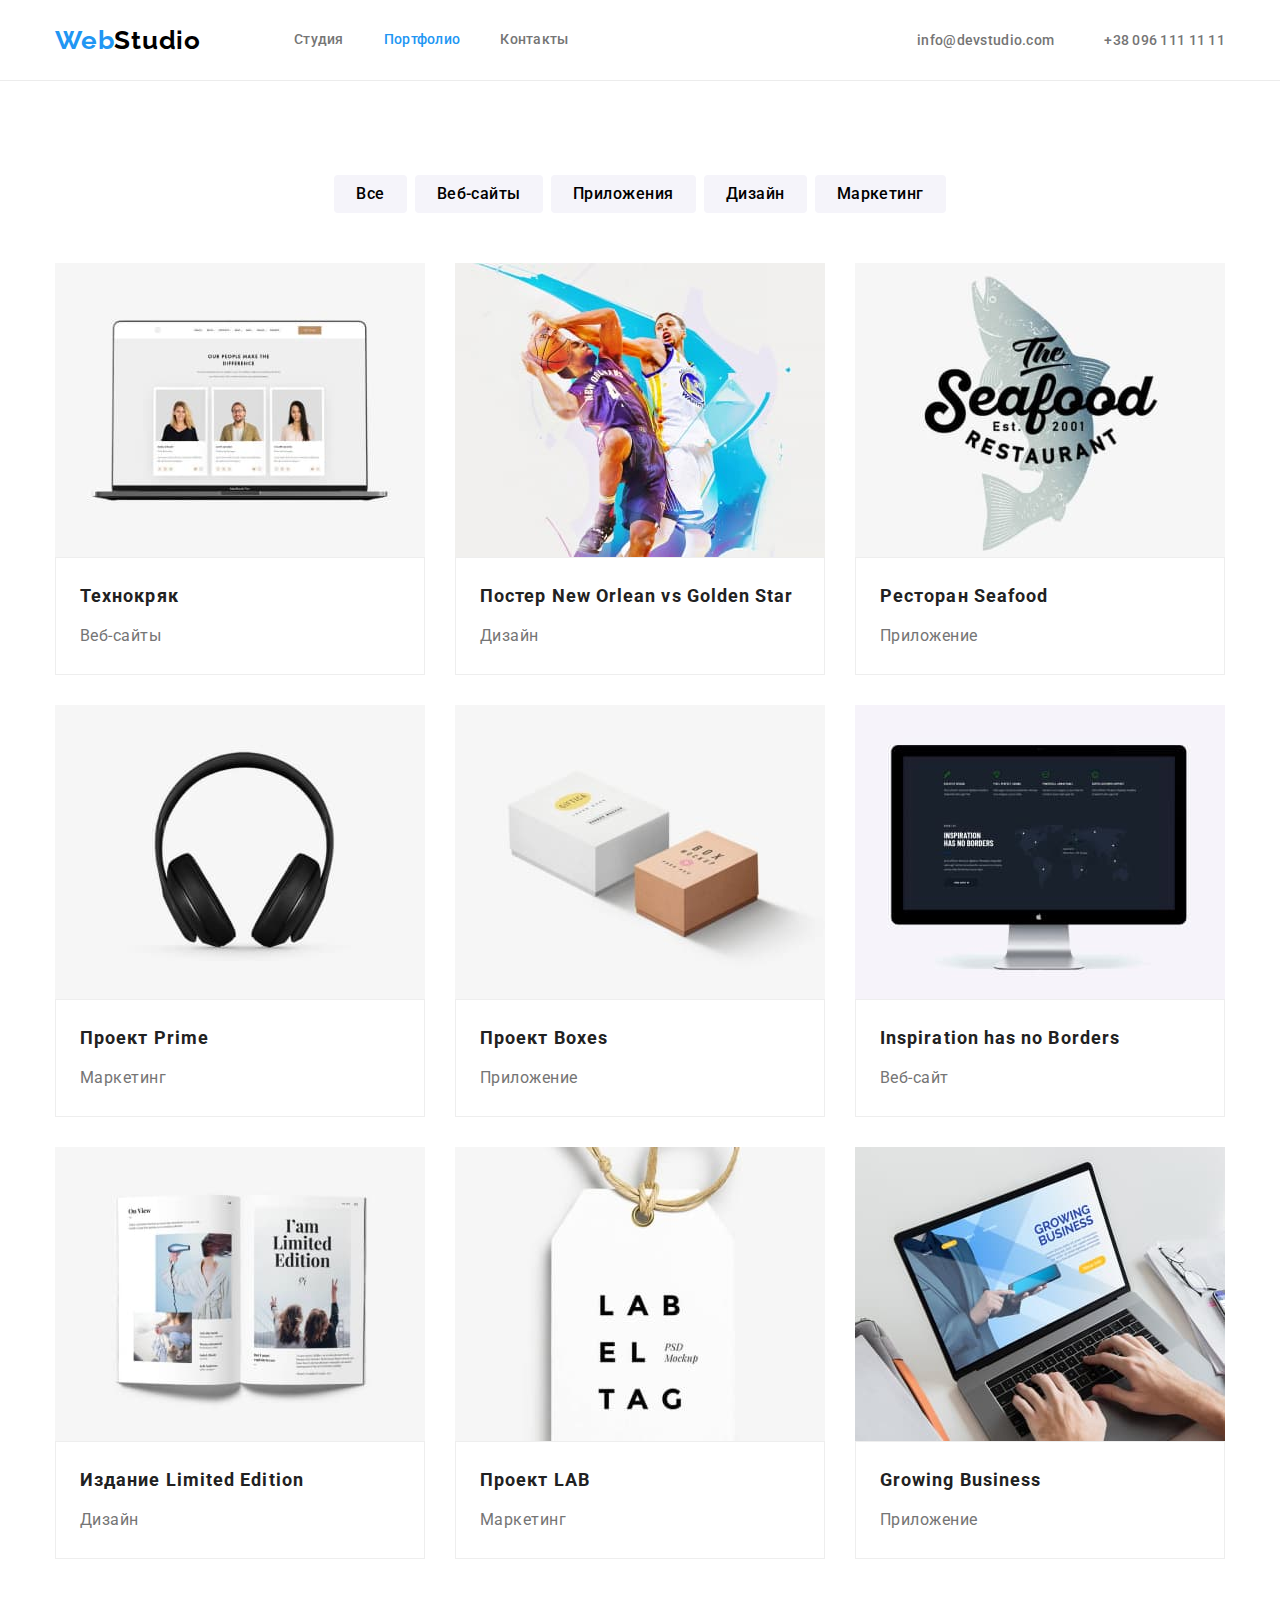
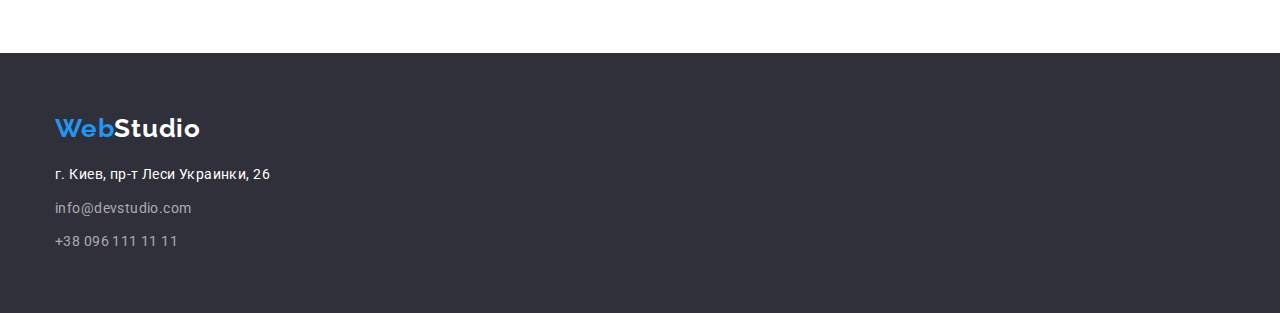
==== portfolio.html @ 812e023d "only banner" ====
<!DOCTYPE html>
<html lang="ru">
  <head>
    <meta charset="UTF-8" />
    <meta http-equiv="X-UA-Compatible" content="IE=edge" />
    <meta name="viewport" content="width=device-width, initial-scale=1.0" />
    <title>Document</title>
    <link rel="preconnect" href="https://fonts.gstatic.com">
    <link href="https://fonts.googleapis.com/css2?family=Raleway:wght@700&family=Roboto:wght@400;500;700;900&display=swap" rel="stylesheet">
    <a href="https://cdnjs.cloudflare.com/ajax/libs/modern-normalize/1.0.0/modern-normalize.min.css"></a>
    <link rel="stylesheet" href="./css/styles.css" />
  </head>
  <body>
    <header class="header">
      <div class="container main-nav">
      <nav class="nav">
          <a href="./" class="link logo"><span class="web">Web</span>Studio</a>
          <ul class="nav-list">
              <li class="item"><a class="link nav-link" href="./index.html">Студия</a></li>
              <li class="item"><a class="link nav-link stud-lnk" href="./portfolio.html">Портфолио</a></li>
              <li class="item"><a class="link nav-link" href="">Контакты</a></li>
          </ul>
      </nav>
      <ul class="addr">
      <li class="item"><a class="link nav-link" href="mailto:info@devstudio.com">info@devstudio.com</a></li>
      <li class="item"><a class="link nav-link" href="tel:+380961111111">+38 096 111 11 11</a></li>
      </ul>
      </div>
  </header>
    <main>
      <section class="profile">
        <div class="container">
      
      <ul class="profile-buttons">
        <li class="btn"><button type="button" class="little-button">Все</button></li>
        <li class="btn"><button type="button" class="little-button">Веб-сайты</button></li>
        <li class="btn"><button type="button" class="little-button">Приложения</button></li>
        <li class="btn"><button type="button" class="little-button">Дизайн</button></li>
        <li class="btn"><button type="button" class="little-button">Маркетинг</button></li>
      </ul>
      <ul class="profile-img">
        <li class="profile-content">
          <img class="prof-img" src="./images/1.jpg" alt="1" width="370" />
          <div class="card-content">
          <h3 class="profile-title">Технокряк</h3>
          <p class="profile-text">Веб-сайты</p>
        </div>
        </li>

        <li class="profile-content">
          <img class="prof-img" src="./images/2.jpg" alt="1" width="370" />
          <div class="card-content">
          <h3 class="profile-title">Постер New Orlean vs Golden Star</h3>
          <p class="profile-text">Дизайн</p>
        </div>
        </li>

        <li class="profile-content">
          <img class="prof-img" src="./images/3.jpg" alt="1" width="370" />
          <div class="card-content">
          <h3 class="profile-title">Ресторан Seafood</h3>
          <p class="profile-text">Приложение</p>
        </div>
        </li>

        <li class="profile-content">
          <img class="prof-img" src="./images/4.jpg" alt="1" width="370" />
          <div class="card-content">
          <h3 class="profile-title">Проект Prime</h3>
          <p class="profile-text">Маркетинг</p>
        </div>
        </li>

        <li class="profile-content">
          <img class="prof-img" src="./images/5.jpg" alt="1" width="370" />
          <div class="card-content">
          <h3 class="profile-title">Проект Boxes</h3>
          <p class="profile-text">Приложение</p>
        </div>
        </li>

        <li class="profile-content">
          <img class="prof-img" src="./images/6.jpg" alt="1" width="370" />
          <div class="card-content">
          <h3 class="profile-title">Inspiration has no Borders</h3>
          <p class="profile-text">Веб-сайт</p>
        </div>
        </li>

        <li class="profile-content">
          <img class="prof-img" src="./images/7.jpg" alt="1" width="370" />
          <div class="card-content">
          <h3 class="profile-title">Издание Limited Edition</h3>
          <p class="profile-text">Дизайн</p>
        </div>
        </li>

        <li class="profile-content">
          <img class="prof-img" src="./images/8.jpg" alt="1" width="370" />
          <div class="card-content">
          <h3 class="profile-title">Проект LAB</h3>
          <p class="profile-text">Маркетинг</p>
        </div>
        </li>

        <li class="profile-content">
          <img class="prof-img" src="./images/9.jpg" alt="1" width="370" />
          <div class="card-content">
          <h3 class="profile-title">Growing Business</h3>
          <p class="profile-text">Приложение</p>
        </div>
        </li>
      </ul>
    </div>
    </section>
    </main>
    <footer class="info-links">
      <div class="container main-bottom">
      <a class="link logo-bottom" href="./"><span class="web">Web</span>Studio</a>
      <div class="location">
      <address class="our-location footer-item">г. Киев, пр-т Леси Украинки, 26</address>
      <ul>
      <li class="footer-item"><a  href="mailto:info@devstudio.com" class="link bottom-link ">info@devstudio.com</a></li>
      <li><a class="link bottom-link" href="tel:+380961111111">+38 096 111 11 11</a></li>
      </ul>
      </div>
  </footer>
  </body>
</html>
---- css/styles.css ----
:root {
  --primary-title-color: #ffffff;
  --secondary-title-color: #212121;
  --primary-text-color: #757575;
  --secondary-text-color: #ffffff;
  --subtitle-color: #000000;
  --accent-color: #2196F3  ;
  --shadow: 0px 1px 3px rgba(0, 0, 0, 0.12), 0px 1px 1px rgba(0, 0, 0, 0.14), 0px 2px 1px rgba(0, 0, 0, 0.2);
}
html {
	box-sizing: border-box;
}
*,
*::after,
*::before {
	box-sizing: inherit;
}

h1,
h2,
h3,
h4,
h5,
h6,
p,
ul {
  margin: 0;
  padding: 0;
}

img {
  display: block;
  max-width: 100%;
}

ul{
  list-style: none ;
}

.link {
  text-decoration: none;
}

.link:hover {
  color: var(--accent-color);
}

body {
  margin: 0;
  font-family: 'Roboto', sans-serif;
color: var(--primary-text-color);
}


.container {
  width: 1200px;
  margin-left: auto;
  margin-right: auto;
  padding-left: 15px;
  padding-right: 15px;
}

.header {
  border-bottom: 1px solid #ECECEC;
}

.nav {
display: flex;
}

.main-nav {
display: flex;
align-items: center;
}

.nav-list {
  display: flex;
}

.nav .nav-link {
  display: block;
  padding-top: 32px;
  padding-bottom: 32px;
}

.nav-list .item:not(:last-child) {
  margin-right: 40px;
}

.logo {
align-self: center;
margin-right: 93px;
font-family: Raleway;
font-style: normal;
font-weight: bold;
font-size: 26px;
line-height: 1.19;
letter-spacing: 0.03em;
color: var(--subtitle-color);
}

.web {
  color:var(--accent-color)
}

.nav-link {
font-weight: 500;
font-size: 14px;
line-height: 1.14;
letter-spacing: 0.02em;
color: var(--primary-text-color);
}

.port-lnk {
  color: #2196F3;
}

.stud-lnk {
  color: #2196F3
}

.addr {
  display: flex;
  align-self: center;
  margin-left: auto;
}

.addr .item + .item {
  margin-left: 50px;
}

.hero {
  background-image: linear-gradient(
    to right,
    rgba(47, 48, 58, 0.4), rgba(47, 48, 58, 0.4)
  ), url("../images/banner.png");
  background-size: cover;
  background-repeat: no-repeat;
  background-position: center;
  height: 600px;
  max-width: 1600px;
    margin-left: auto;
    margin-right: auto;
    padding-bottom: 200px;
    padding-top: 200px;
  text-align: center;
}

.hero-title {
margin-bottom: 30px;
font-size: 44px;
line-height: 1.3;
text-align: center;
letter-spacing: 0.06em;
text-transform: uppercase;
color: var(--primary-title-color);
}

.hero-button {
padding: 10px 32px;
font-size: 16px;
line-height: 1.88;
text-align: center;
letter-spacing: 0.06em;
color: var(--secondary-text-color);
padding: 6px 22px;
left: 700px;
top: 430px;
background: var(--accent-color);
box-shadow: 0px 4px 4px rgba(0, 0, 0, 0.15);
border-radius: 4px;
border: none;
cursor: pointer;
}

.main-info {
  padding-top: 91px;
  padding-bottom: 94px;
}

.info-list {
  display: flex;
}

.info-block:not(:last-child) {
  margin-top: 0;
  margin-bottom: 0;
  margin-right: 30px;
}

.info-title {
  margin-top: auto;
  margin-bottom: 10px;
  font-size: 14px;
  line-height: 1.14;
  letter-spacing: 0.03em;
  text-transform: uppercase;
  
  color: #212121;
}

.info-text {
  font-size: 14px;
  line-height: 1.71;
  letter-spacing: 0.03em;
}
.wwd-main {
  padding-bottom: 114px;
}

.wwd-title {
  margin-bottom: 50px;
  font-size: 36px;
  line-height: 1.67;
  text-align: center;
  letter-spacing: 0.03em;

  color: var(--secondary-title-color);
}

.wwd-list {
  display: flex;
}

.img:not(:last-child) {
  margin-right: 30px;
}

.team {
  padding-top: 94px;
  padding-bottom: 94px;
  background-color: #F5F4FA;
}

.team-list {
  display: flex;
}

.team-title {
margin-bottom: 50px;
font-weight: 700;
font-size: 36px;
line-height: 1.16;
text-align: center;
letter-spacing: 0.03em;

color: var(--secondary-title-color);
}

.team-card {
  box-shadow: var(--shadow);
  background-color: var(--primary-title-color);
  margin-right: 30px;
  border-radius: 4px;
}

.team-card:last-child {
  margin-right: 0;
}

.team-subtitle {
margin-bottom: 10px;
font-size: 16px;
line-height: 1.19;
text-align: center;
letter-spacing: 0.03em;
color: var(--secondary-title-color);
}

.team-text {
font-size: 16px;
line-height: 1.19;
text-align: center;
letter-spacing: 0.03em;
}

.team-txt {
  padding: 30px 32px;
}

.location {
  margin-top: 20px;
}

.footer-item:not(:last-child) {
margin-bottom: 9px;
}

.info-links {
  padding-top: 60px;
  padding-bottom: 60px;
  background-color: #2F303A ;
}

.logo-bottom {
display: block;
margin-bottom: 20px;
font-family: Raleway;
font-style: normal;
font-weight: bold;
font-size: 26px;
line-height: 1.19;
letter-spacing: 0.03em;
color: var(--secondary-text-color);
}

.our-location {
font-size: 14px;
line-height: 1.71;
letter-spacing: 0.03em;
color: var(--secondary-text-color);
font-style: normal;
}

.bottom-link {
  font-size: 14px;
  line-height: 24px;
  letter-spacing: 0.03em;
  color: rgba(255, 255, 255, 0.6);;
}

.profile {
  padding-top: 94px;
  padding-bottom: 94px;
}

.profile-buttons {
  justify-content: center;
  display: flex;
  margin: 0 0 50px 0;
  padding: 0;
}

.little-button:hover {
color: var(--primary-title-color);
background-color: var(--accent-color);
}

.little-button {
  border-radius: 4px;
  padding: 6px 22px;
  background-color: #F5F4FA;
  border: none;
  font-family: inherit;
  font-style: normal;
  font-weight: 500;
  font-size: 16px;
  line-height: 1.6;
  text-align: center;
  letter-spacing: 0.03em;
  cursor: pointer;
}

.btn:not(:last-child) {
  margin-right: 8px;
}

.profile-content {
  flex-basis: calc(100% / 3 - 30px);
  margin-top: 30px;
  margin-left: 30px;
}

.card-content {
  padding: 20px 24px;
  border: 1px solid rgba(238, 238, 238, 1);
}

.profile-img {
  margin-top: -30px;
  margin-left: -30px;
  display: flex;
  flex-wrap: wrap;
  
}

.prof-img {
  
}

.profile-title {
font-size: 18px;
line-height: 36px;
letter-spacing: 0.06em;
color: var(--secondary-title-color);
}

.profile-text {
margin-top: 4px;
font-size: 16px;
line-height: 2.25;
letter-spacing: 0.03em;
}
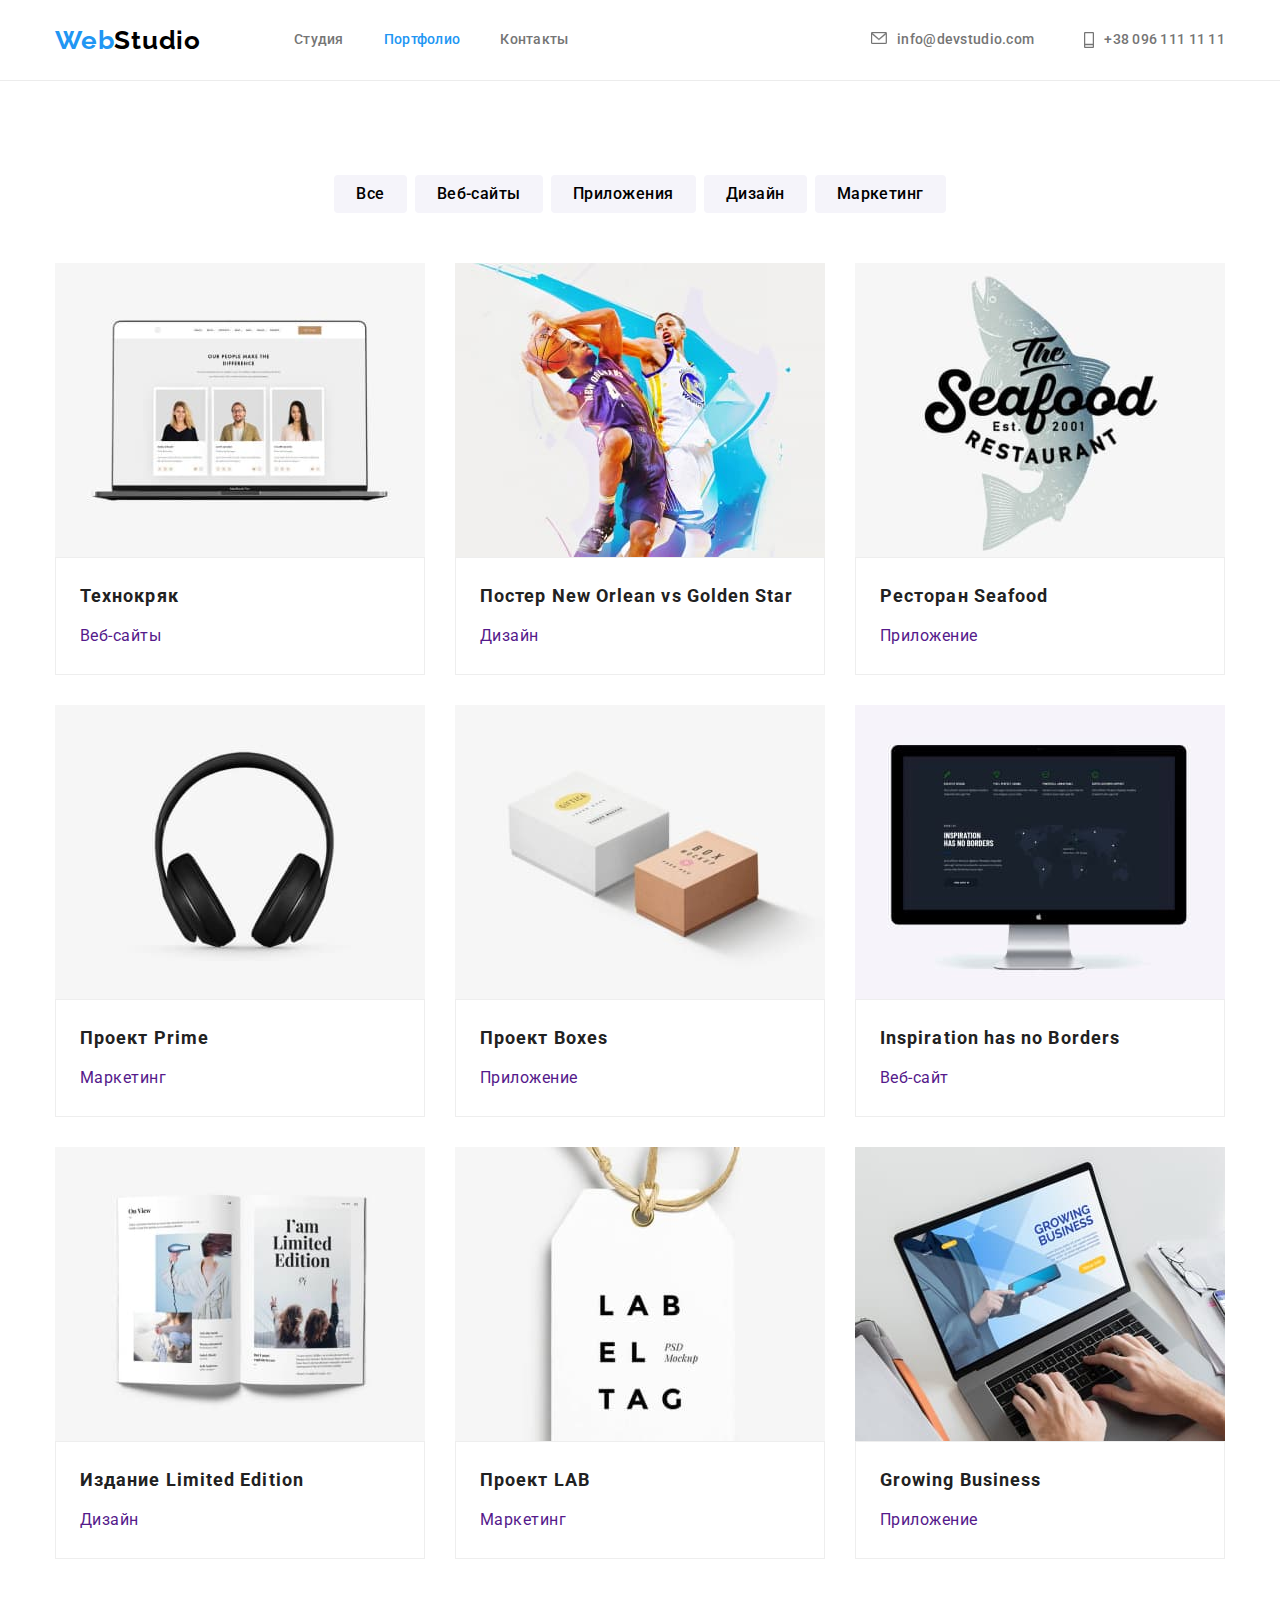
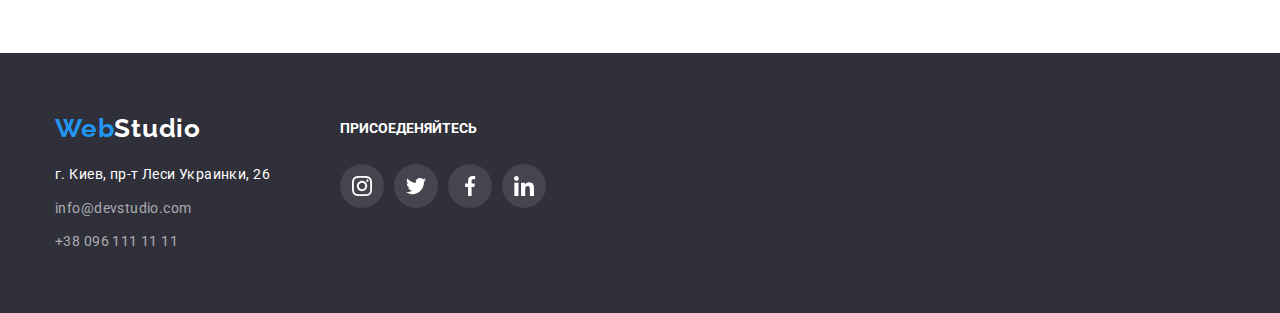
==== commit 729e0a92: "First try" ====
--- a/portfolio.html
+++ b/portfolio.html
@@ -22,9 +22,17 @@
           </ul>
       </nav>
       <ul class="addr">
-      <li class="item"><a class="link nav-link" href="mailto:info@devstudio.com">info@devstudio.com</a></li>
-      <li class="item"><a class="link nav-link" href="tel:+380961111111">+38 096 111 11 11</a></li>
-      </ul>
+        <li class="item"><a class="link nav-link mail" href="mailto:info@devstudio.com">
+            <svg class="nav-icon">
+                <use href="../icons/sprite.svg#icon-mail"></use>
+            </svg>
+            info@devstudio.com</a></li>
+        <li class="item"><a class="link nav-link tel" href="tel:+380961111111">
+            <svg class="nav-icon ph">
+                <use href="../icons/sprite.svg#icon-phone"></use>
+            </svg>
+            +38 096 111 11 11</a></li>
+        </ul>
       </div>
   </header>
     <main>
@@ -40,90 +48,142 @@
       </ul>
       <ul class="profile-img">
         <li class="profile-content">
+          <a class="port-link" href="">
           <img class="prof-img" src="./images/1.jpg" alt="1" width="370" />
           <div class="card-content">
           <h3 class="profile-title">Технокряк</h3>
           <p class="profile-text">Веб-сайты</p>
         </div>
+        </a>
         </li>
 
         <li class="profile-content">
+          <a class="port-link" href="">
           <img class="prof-img" src="./images/2.jpg" alt="1" width="370" />
           <div class="card-content">
           <h3 class="profile-title">Постер New Orlean vs Golden Star</h3>
           <p class="profile-text">Дизайн</p>
         </div>
+      </a>
         </li>
 
         <li class="profile-content">
+          <a class="port-link" href="">
           <img class="prof-img" src="./images/3.jpg" alt="1" width="370" />
           <div class="card-content">
           <h3 class="profile-title">Ресторан Seafood</h3>
           <p class="profile-text">Приложение</p>
         </div>
+      </a>
         </li>
 
         <li class="profile-content">
+          <a class="port-link" href="">
           <img class="prof-img" src="./images/4.jpg" alt="1" width="370" />
           <div class="card-content">
           <h3 class="profile-title">Проект Prime</h3>
           <p class="profile-text">Маркетинг</p>
         </div>
+      </a>
         </li>
 
         <li class="profile-content">
+          <a class="port-link" href="">
           <img class="prof-img" src="./images/5.jpg" alt="1" width="370" />
           <div class="card-content">
           <h3 class="profile-title">Проект Boxes</h3>
           <p class="profile-text">Приложение</p>
         </div>
+      </a>
         </li>
 
         <li class="profile-content">
+          <a class="port-link" href="">
           <img class="prof-img" src="./images/6.jpg" alt="1" width="370" />
           <div class="card-content">
           <h3 class="profile-title">Inspiration has no Borders</h3>
           <p class="profile-text">Веб-сайт</p>
         </div>
+      </a>
         </li>
 
         <li class="profile-content">
+          <a class="port-link" href="">
           <img class="prof-img" src="./images/7.jpg" alt="1" width="370" />
           <div class="card-content">
           <h3 class="profile-title">Издание Limited Edition</h3>
           <p class="profile-text">Дизайн</p>
         </div>
+      </a>
         </li>
 
         <li class="profile-content">
+          <a class="port-link" href="">
           <img class="prof-img" src="./images/8.jpg" alt="1" width="370" />
           <div class="card-content">
           <h3 class="profile-title">Проект LAB</h3>
           <p class="profile-text">Маркетинг</p>
         </div>
+      </a>
         </li>
 
         <li class="profile-content">
+          <a class="port-link" href="">
           <img class="prof-img" src="./images/9.jpg" alt="1" width="370" />
           <div class="card-content">
           <h3 class="profile-title">Growing Business</h3>
           <p class="profile-text">Приложение</p>
         </div>
+      </a>
         </li>
       </ul>
     </div>
     </section>
     </main>
     <footer class="info-links">
-      <div class="container main-bottom">
+      <div class="container fot">
+      <div class="main-bottom">
       <a class="link logo-bottom" href="./"><span class="web">Web</span>Studio</a>
-      <div class="location">
       <address class="our-location footer-item">г. Киев, пр-т Леси Украинки, 26</address>
       <ul>
       <li class="footer-item"><a  href="mailto:info@devstudio.com" class="link bottom-link ">info@devstudio.com</a></li>
       <li><a class="link bottom-link" href="tel:+380961111111">+38 096 111 11 11</a></li>
       </ul>
       </div>
+      <div class="footer-soc">
+          <h3 class="soc-title">присоеденяйтесь</h3>
+          <ul class="socials">
+                  <li class="socials-item">
+                      <a class="link socials-icon-link soc-lnk" href="https://www.instagram.com/" target="_blank" rel="noopener noreferrer">
+                      <svg class="socials-icon soc-ic">
+                          <use href="../icons/sprite.svg#icon-inst"></use> 
+                      </svg>
+                  </a>
+                  </li>
+                  <li class="socials-item">
+                      <a class="link socials-icon-link soc-lnk" href="https://www.twitter.com" target="_blank" rel="noopener noreferrer">
+                      <svg class="socials-icon soc-ic">
+                          <use href="../icons/sprite.svg#icon-twitt"></use>
+                      </svg>
+                  </a>
+                  </li>
+                  <li class="socials-item">
+                      <a class="link socials-icon-link soc-lnk" href="https://www.facebook.com/" target="_blank" rel="noopener noreferrer">
+                      <svg class="socials-icon soc-ic">
+                          <use href="../icons/sprite.svg#icon-fb"></use>
+                      </svg>
+                  </a>
+                  </li>
+                  <li class="socials-item">
+                      <a class="link socials-icon-link soc-lnk" href="https://www.linkedin.com//" target="_blank" rel="noopener noreferrer">
+                      <svg class="socials-icon soc-ic">
+                          <use href="../icons/sprite.svg#icon-link"></use>
+                      </svg>
+                  </a>
+                  </li>
+              </ul>
+      </div>
+  </div>
   </footer>
   </body>
 </html>
--- a/css/styles.css
+++ b/css/styles.css
@@ -78,7 +78,7 @@
 }
 
 .nav .nav-link {
-  display: block;
+  display: flex;
   padding-top: 32px;
   padding-bottom: 32px;
 }
@@ -104,11 +104,31 @@
 }
 
 .nav-link {
+display: flex;
 font-weight: 500;
 font-size: 14px;
 line-height: 1.14;
 letter-spacing: 0.02em;
 color: var(--primary-text-color);
+}
+
+.nav-icon {
+  display: flex;
+  align-items: center;
+  width: 16px;
+  height: 12px;
+  fill: var(--primary-text-color);
+  margin-right: 10px;
+  stroke: currentColor;
+}
+
+.ph {
+  width: 10px;
+  height: 16px;
+}
+
+.nav-icon:hover {
+  border-color: var(--accent-color);
 }
 
 .port-lnk {
@@ -178,6 +198,22 @@
   padding-bottom: 94px;
 }
 
+.info-link {
+  display: flex;
+    justify-content: center;
+    align-items: center;
+    width: 270px;
+    height: 120px;
+    background: #f5f4fa;
+    border-radius: 4px;
+    margin-bottom: 30px;
+}
+
+.info-svg {
+  width: 80px;
+  height: 70px;
+}
+
 .info-list {
   display: flex;
 }
@@ -272,14 +308,112 @@
 line-height: 1.19;
 text-align: center;
 letter-spacing: 0.03em;
+margin-bottom: 16px;
+}
+
+.socials {
+  display: flex;
+  justify-content: center;
+  align-items: center;
+}
+
+.socials-icon {
+  height: 20px;
+  width: 20px;
+  fill: #AFB1B8;;
+}
+
+.socials-icon-link {
+  display: flex;
+  justify-content: center;
+  align-items: center;
+  width: 44px;
+  height: 44px;
+  border-radius: 50%;
+  background-color: var(--primary-title-color);
+
+}
+
+.socials-icon-link:hover, 
+.socials-icon-link:focus {
+  background-color: var(--accent-color);
+}
+
+.socials-icon-link:hover .socials-icon, 
+.socials-icon-link:focus .socials-icon {
+  fill: var(--secondary-text-color);
+}
+
+
+.socials-item:not(:last-child) {
+  margin-right: 10px;
 }
 
 .team-txt {
   padding: 30px 32px;
 }
 
+.clients {
+  padding-bottom: 94px;
+  padding-top: 94px;
+}
+
+.clients-title {
+  font-size: 36px;
+  line-height: 1.17;
+  text-align: center;
+  font-weight: 700;
+  margin-bottom: 50px;
+  color: var(--secondary-title-color);
+}
+
+.clients-list {
+  justify-content: center;
+  align-items: center;
+display: flex;
+margin-left: auto;
+}
+
+.clients-link {
+  display: flex;
+    align-items: center;
+    justify-content: center;
+    border: 1px solid #afb1b8;
+    border-radius: 4px;
+    overflow: hidden;
+    padding-bottom: 16px;
+    padding-top: 16px;
+}
+
+.clients-item {
+  flex-basis: calc(100% / 6 - 30px);
+  margin-left: 30px;
+}
+
+.clients-item:last-child {
+  margin-right: 30px;
+}
+
+.clients-icon {
+fill: #afb1b8;;
+width: 106px;
+height: 60px;
+}
+
+
+
 .location {
   margin-top: 20px;
+}
+
+.clients-link:hover,
+.clients-link:focus {
+  border-color: var(--accent-color);
+}
+
+.clients-icon:hover,
+.clients-icon:focus {
+  fill: var(--accent-color);
 }
 
 .footer-item:not(:last-child) {
@@ -317,6 +451,33 @@
   line-height: 24px;
   letter-spacing: 0.03em;
   color: rgba(255, 255, 255, 0.6);;
+}
+
+.fot {
+  display: flex;
+}
+
+.footer-soc {
+
+  margin-left: 70px;
+}
+
+.soc-title {
+  color: var(--primary-title-color);
+    font-weight: bold;
+    font-size: 14px;
+    line-height: 2.24;
+    text-transform: uppercase;
+    margin-bottom: 20px;
+    padding: 0;
+}
+
+.soc-ic {
+  fill: var(--primary-title-color);
+}
+
+.soc-lnk {
+  background-color: rgba(255, 255, 255, 0.1);
 }
 
 .profile {
@@ -371,11 +532,14 @@
   margin-left: -30px;
   display: flex;
   flex-wrap: wrap;
-  
-}
-
-.prof-img {
-  
+}
+
+.port-link {
+  text-decoration: none;
+}
+
+.profile-content:hover {
+  box-shadow: 0px 1px 1px rgba(0, 0, 0, 0.12), 0px 4px 4px rgba(0, 0, 0, 0.06), 1px 4px 6px rgba(0, 0, 0, 0.16);
 }
 
 .profile-title {
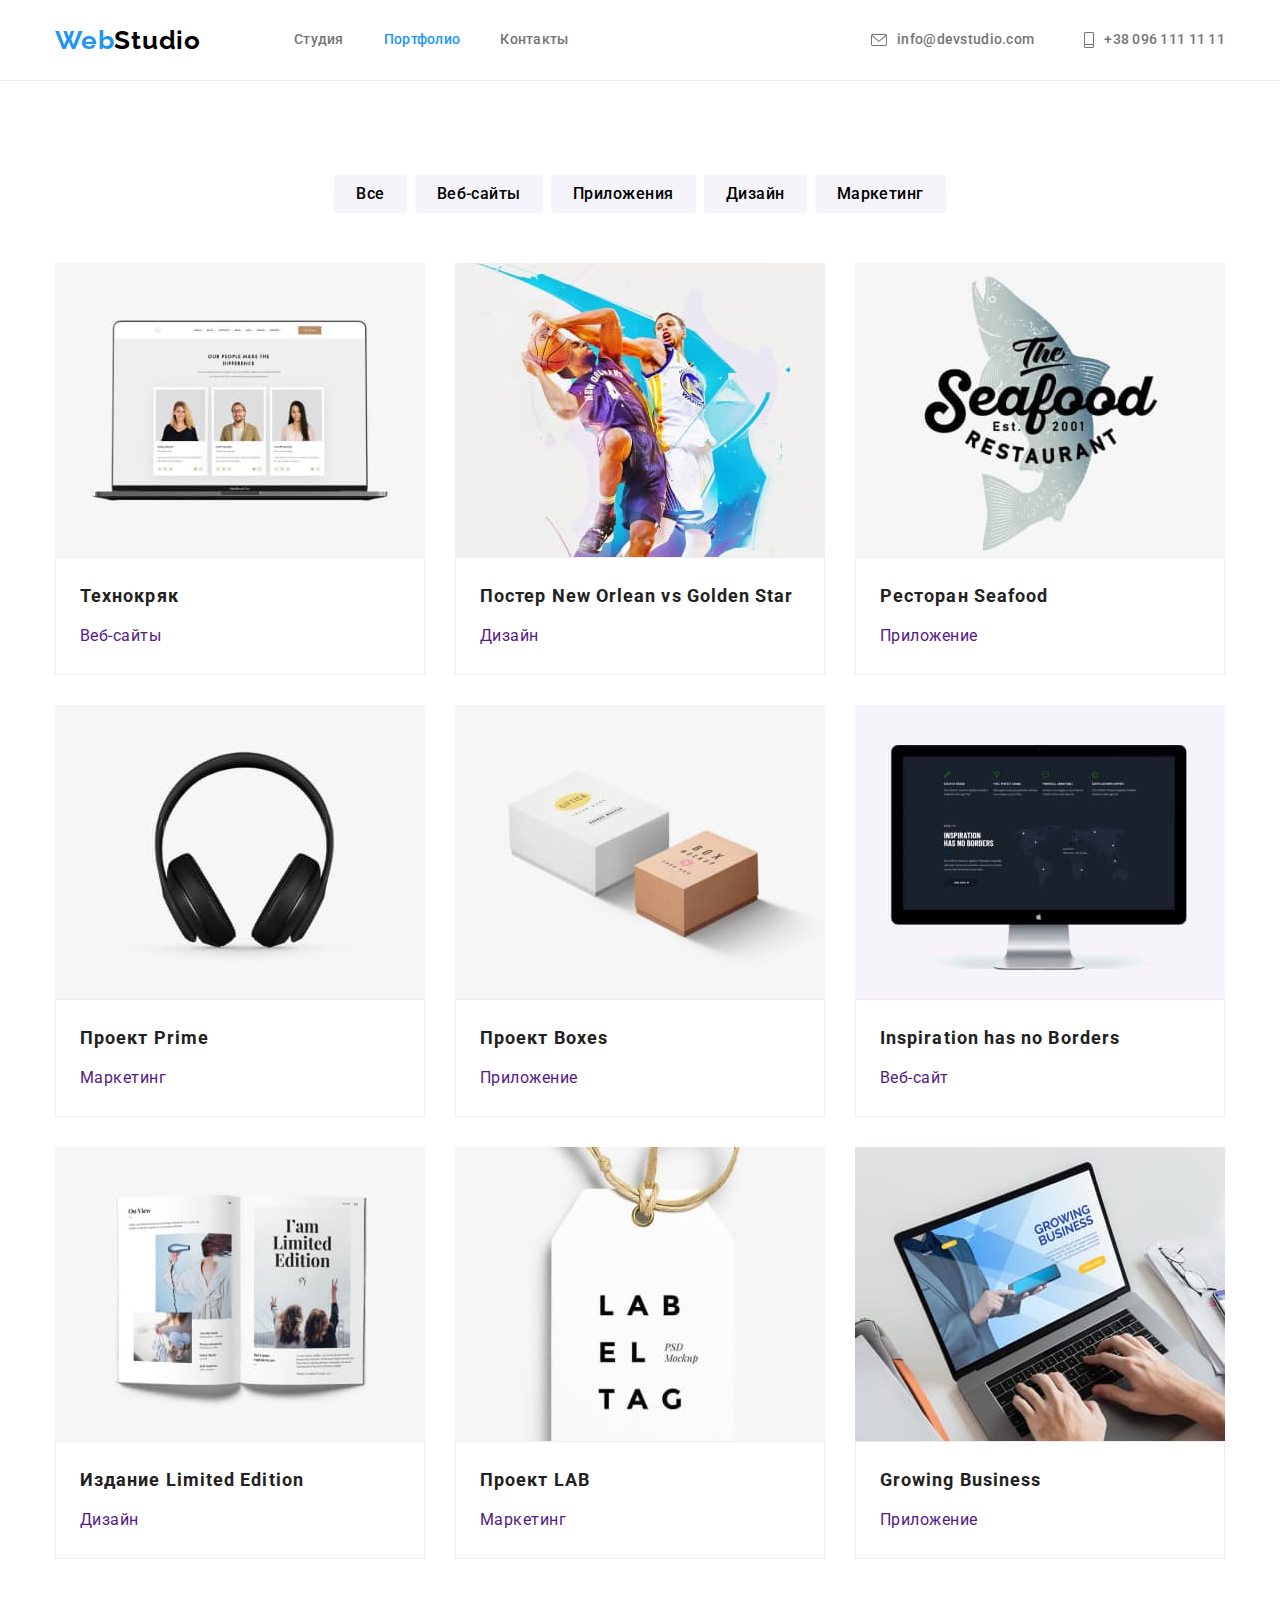
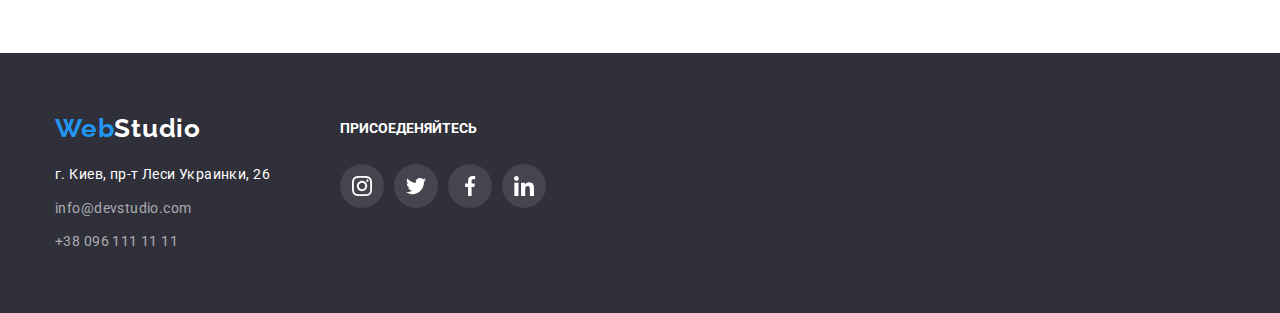
==== commit 2b5a1ba2: "second" ====
--- a/portfolio.html
+++ b/portfolio.html
@@ -24,12 +24,12 @@
       <ul class="addr">
         <li class="item"><a class="link nav-link mail" href="mailto:info@devstudio.com">
             <svg class="nav-icon">
-                <use href="../icons/sprite.svg#icon-mail"></use>
+                <use href="./icons/sprite.svg#icon-mail"></use>
             </svg>
             info@devstudio.com</a></li>
         <li class="item"><a class="link nav-link tel" href="tel:+380961111111">
             <svg class="nav-icon ph">
-                <use href="../icons/sprite.svg#icon-phone"></use>
+                <use href="./icons/sprite.svg#icon-phone"></use>
             </svg>
             +38 096 111 11 11</a></li>
         </ul>
@@ -48,92 +48,110 @@
       </ul>
       <ul class="profile-img">
         <li class="profile-content">
-          <a class="port-link" href="">
+          <a href="" class="port-link">
+          <div>
           <img class="prof-img" src="./images/1.jpg" alt="1" width="370" />
           <div class="card-content">
           <h3 class="profile-title">Технокряк</h3>
           <p class="profile-text">Веб-сайты</p>
         </div>
+      </div>
         </a>
         </li>
 
         <li class="profile-content">
           <a class="port-link" href="">
+            <div>
           <img class="prof-img" src="./images/2.jpg" alt="1" width="370" />
           <div class="card-content">
           <h3 class="profile-title">Постер New Orlean vs Golden Star</h3>
           <p class="profile-text">Дизайн</p>
         </div>
-      </a>
-        </li>
-
-        <li class="profile-content">
-          <a class="port-link" href="">
+      </div>
+      </a>
+        </li>
+
+        <li class="profile-content">
+          <a class="port-link" href="">
+            <div>
           <img class="prof-img" src="./images/3.jpg" alt="1" width="370" />
           <div class="card-content">
           <h3 class="profile-title">Ресторан Seafood</h3>
           <p class="profile-text">Приложение</p>
         </div>
-      </a>
-        </li>
-
-        <li class="profile-content">
-          <a class="port-link" href="">
+      </div>
+      </a>
+        </li>
+
+        <li class="profile-content">
+          <a class="port-link" href="">
+            <div>
           <img class="prof-img" src="./images/4.jpg" alt="1" width="370" />
           <div class="card-content">
           <h3 class="profile-title">Проект Prime</h3>
           <p class="profile-text">Маркетинг</p>
         </div>
-      </a>
-        </li>
-
-        <li class="profile-content">
-          <a class="port-link" href="">
+        </div>
+      </a>
+        </li>
+
+        <li class="profile-content">
+          <a class="port-link" href="">
+            <div>
           <img class="prof-img" src="./images/5.jpg" alt="1" width="370" />
           <div class="card-content">
           <h3 class="profile-title">Проект Boxes</h3>
           <p class="profile-text">Приложение</p>
         </div>
-      </a>
-        </li>
-
-        <li class="profile-content">
-          <a class="port-link" href="">
+        </div>
+      </a>
+        </li>
+
+        <li class="profile-content">
+          <a class="port-link" href="">
+            <div>
           <img class="prof-img" src="./images/6.jpg" alt="1" width="370" />
           <div class="card-content">
           <h3 class="profile-title">Inspiration has no Borders</h3>
           <p class="profile-text">Веб-сайт</p>
         </div>
-      </a>
-        </li>
-
-        <li class="profile-content">
-          <a class="port-link" href="">
+      </div>
+      </a>
+        </li>
+
+        <li class="profile-content">
+          <a class="port-link" href="">
+            <div>
           <img class="prof-img" src="./images/7.jpg" alt="1" width="370" />
           <div class="card-content">
           <h3 class="profile-title">Издание Limited Edition</h3>
           <p class="profile-text">Дизайн</p>
         </div>
-      </a>
-        </li>
-
-        <li class="profile-content">
-          <a class="port-link" href="">
+      </div>
+      </a>
+        </li>
+
+        <li class="profile-content">
+          <a class="port-link" href="">
+            <div>
           <img class="prof-img" src="./images/8.jpg" alt="1" width="370" />
           <div class="card-content">
           <h3 class="profile-title">Проект LAB</h3>
           <p class="profile-text">Маркетинг</p>
         </div>
-      </a>
-        </li>
-
-        <li class="profile-content">
-          <a class="port-link" href="">
+      </div>
+      </a>
+        </li>
+
+        <li class="profile-content">
+          <a class="port-link" href="">
+            <div>
           <img class="prof-img" src="./images/9.jpg" alt="1" width="370" />
           <div class="card-content">
           <h3 class="profile-title">Growing Business</h3>
           <p class="profile-text">Приложение</p>
         </div>
+      </div>
       </a>
         </li>
       </ul>
@@ -156,28 +174,28 @@
                   <li class="socials-item">
                       <a class="link socials-icon-link soc-lnk" href="https://www.instagram.com/" target="_blank" rel="noopener noreferrer">
                       <svg class="socials-icon soc-ic">
-                          <use href="../icons/sprite.svg#icon-inst"></use> 
+                          <use href="./icons/sprite.svg#icon-inst"></use> 
                       </svg>
                   </a>
                   </li>
                   <li class="socials-item">
                       <a class="link socials-icon-link soc-lnk" href="https://www.twitter.com" target="_blank" rel="noopener noreferrer">
                       <svg class="socials-icon soc-ic">
-                          <use href="../icons/sprite.svg#icon-twitt"></use>
+                          <use href="./icons/sprite.svg#icon-twitt"></use>
                       </svg>
                   </a>
                   </li>
                   <li class="socials-item">
                       <a class="link socials-icon-link soc-lnk" href="https://www.facebook.com/" target="_blank" rel="noopener noreferrer">
                       <svg class="socials-icon soc-ic">
-                          <use href="../icons/sprite.svg#icon-fb"></use>
+                          <use href="./icons/sprite.svg#icon-fb"></use>
                       </svg>
                   </a>
                   </li>
                   <li class="socials-item">
                       <a class="link socials-icon-link soc-lnk" href="https://www.linkedin.com//" target="_blank" rel="noopener noreferrer">
                       <svg class="socials-icon soc-ic">
-                          <use href="../icons/sprite.svg#icon-link"></use>
+                          <use href="./icons/sprite.svg#icon-link"></use>
                       </svg>
                   </a>
                   </li>
--- a/css/styles.css
+++ b/css/styles.css
@@ -41,7 +41,8 @@
   text-decoration: none;
 }
 
-.link:hover {
+.link:hover,
+.link:focus {
   color: var(--accent-color);
 }
 
@@ -105,6 +106,7 @@
 
 .nav-link {
 display: flex;
+align-items: center;
 font-weight: 500;
 font-size: 14px;
 line-height: 1.14;
@@ -117,9 +119,8 @@
   align-items: center;
   width: 16px;
   height: 12px;
-  fill: var(--primary-text-color);
+  fill: currentColor;
   margin-right: 10px;
-  stroke: currentColor;
 }
 
 .ph {
@@ -395,7 +396,7 @@
 }
 
 .clients-icon {
-fill: #afb1b8;;
+fill: #afb1b8;
 width: 106px;
 height: 60px;
 }
@@ -411,10 +412,11 @@
   border-color: var(--accent-color);
 }
 
-.clients-icon:hover,
-.clients-icon:focus {
+.clients-link:hover .clients-icon,
+.clients-link:focus .clients-icon {
   fill: var(--accent-color);
 }
+
 
 .footer-item:not(:last-child) {
 margin-bottom: 9px;
@@ -492,7 +494,8 @@
   padding: 0;
 }
 
-.little-button:hover {
+.little-button:hover,
+.little-button:focus {
 color: var(--primary-title-color);
 background-color: var(--accent-color);
 }
@@ -535,10 +538,12 @@
 }
 
 .port-link {
+  display: flex;
   text-decoration: none;
 }
 
-.profile-content:hover {
+.port-link:hover,
+.port-link:focus {
   box-shadow: 0px 1px 1px rgba(0, 0, 0, 0.12), 0px 4px 4px rgba(0, 0, 0, 0.06), 1px 4px 6px rgba(0, 0, 0, 0.16);
 }
 
